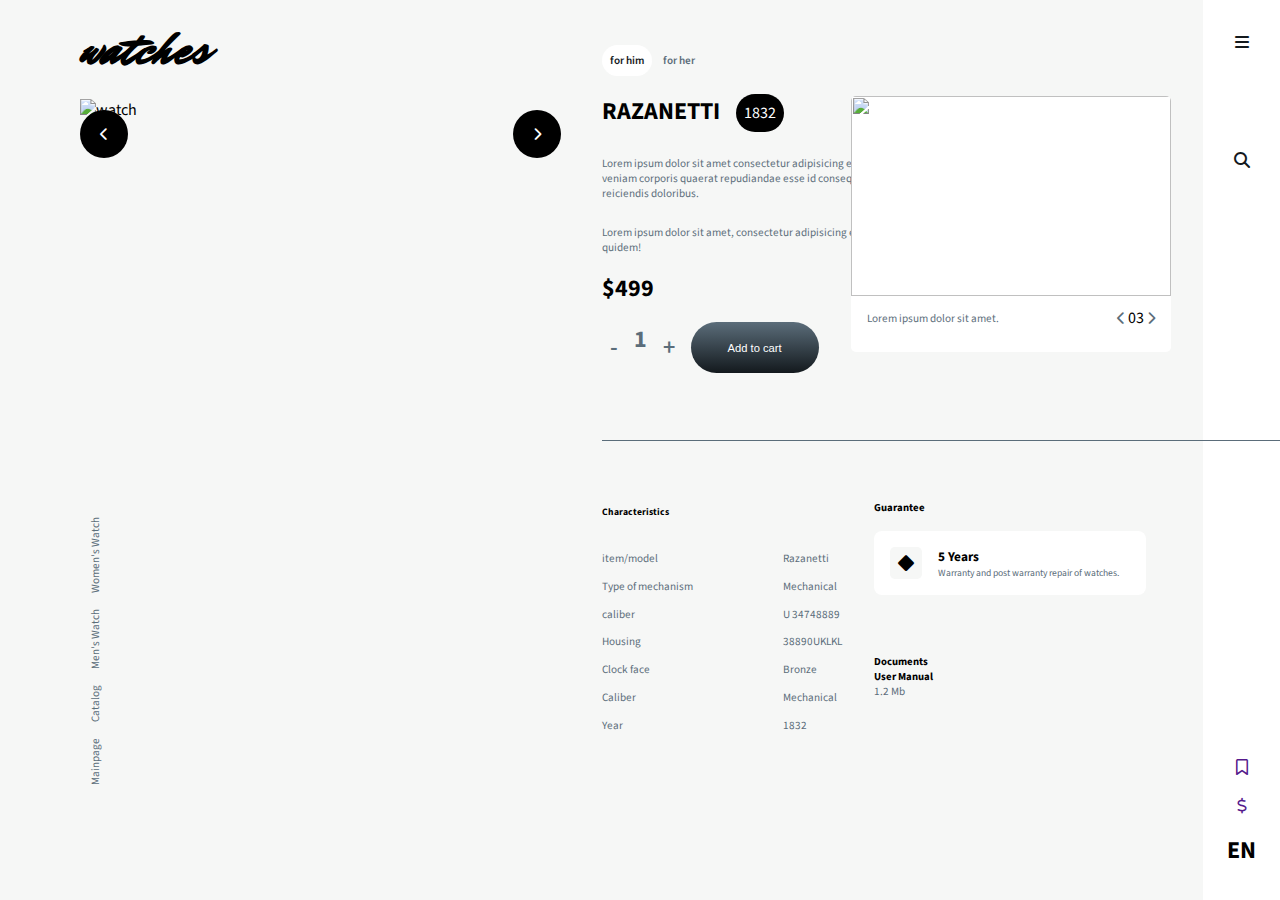
==== images/index.html @ 0caec1d6 "added first functionality" ====
<!DOCTYPE html>
<html lang="en">
<head>
    <meta charset="UTF-8">
    <meta http-equiv="X-UA-Compatible" content="IE=edge">
    <meta name="viewport" content="width=device-width, initial-scale=1.0">
    <link rel="stylesheet" href="https://cdnjs.cloudflare.com/ajax/libs/font-awesome/6.4.0/css/all.min.css" />
    <title>watches R'US</title>
    <link rel="stylesheet" href="style.css">
</head>
<body>
    <div class="container">
        <div class="container_left">
            <div class="logo">
                <header>
                    <h2>watches</h2>
                </header>
            </div>
            <div class="img-slider">
                <div class="btns-up-down">
                    <button class="left" onclick="show_image(-1)">
                    <i class="fas fa-chevron-left"></i>
                </button>
                <button class="right" onclick="show_image(1)">
                    <i class="fas fa-chevron-right"></i>
                </button>
                </div>
                
                <img src="./images/pexels-rotate-watches-5895645-removebg-preview.png" alt="watch" class="image">
                <img src="./images/pexels-rotate-watches-5895646-removebg-preview.png" alt="watch" class="image">
            </div>
            <div class="mini-menu">
                <ul class="first-ul">
                    <li><a href="">Mainpage</a></li>
                    <li><a href="">Catalog</a></li>
                    <li><a href="">Men's Watch</a></li>
                    <li><a href="">Women's Watch</a></li>
                </ul>
            </div>
        </div>
        <div class="container-right">
            <div class="one-side">
                <a href="">for him</a>
            <a href="">for her</a>
            <div class="title">
                <h2 id="title">RAZANETTI</h2>
                <aside id="year">1832</aside>
            </div>
            <article class="class-1 p"> <p> Lorem ipsum dolor sit amet consectetur adipisicing elit. Distinctio veniam corporis quaerat repudiandae esse id consequatur sit ex reiciendis doloribus.</p></article>
            <article class="class-2 p">
                <p>Lorem ipsum dolor sit amet, consectetur adipisicing elit. Aliquid, quidem!</p>
            </article>
            <div class="price">
                <h2>$499</h2>
            </div>
            <div class="price-selector">
                <a>-</a>
                <div class="amount">
                    <h2>1</h2>
                </div>
                <a>+</a>
                <button>Add to cart</button>
            </div>
            
            </div>
            <div class="second-side">
                <img src="./images/pexels-tyler-sherrington-12686499.jpg" alt="" width="320px" height="200px">
                <article class="article-info">
                    <p>Lorem ipsum dolor sit amet.</p>
                    <div class="counter-section">
                        <button><i class="fas fa-chevron-left"></i></button>
                        <span>03</span>
                        <button><i class="fas fa-chevron-right"></i></button>
                    </div>
                </article>
            </div> 
            <hr>

        <div class="bottom-right">
            <div class="container-bottom-right">
                    <header><h6>Characteristics</h6> </header>
                <div class="left-side-bottom">
                   
                    <div class="info-about-watch">
                    
                        <p>item/model</p>
                        <p>Type of mechanism</p>
                        <p>caliber</p>
                        <p>Housing</p>
                        <p>Clock face</p>
                        <p>Caliber</p>
                        <p>Year</p>
                    </div>
                    <div class="info-answer">
                       <p>Razanetti</p> 
                      <p>Mechanical</p> 
                      <p>U 34748889</p>
                      <p>38890UKLKL</p>
                      <p>Bronze</p>
                        <p>Mechanical</p> 
                        <p>1832</p>
                    </div>
                    
                   

                </div>
               
            </div>
            <div class="right-side-bottom">
                <header><h6>Guarantee</h6></header>
                <div class="top">
                    <div class="icon-bottom">
                        <i class="fa fa-diamond" aria-hidden="true"></i> 
                    </div>
                        <article><h5>5 Years</h5>
                        <p>Warranty and post warranty repair of watches.</p>
                        </article>
                   
                </div>
                <div class="bottom-end">
                    <header><h6>Documents</h6></header>
                    <div class="icon-bottom-2">

                    </div>
                    <article>
                        <h6>User Manual</h6>
                        <p>1.2 Mb</p>
                    </article>
                </div>

            </div>
        </div>
        </div>
        
        <nav>
            <ul class="ul-1">
                <li><a href=""><i class="we fas fa-bars"></i></a></li>
                <li><a href=""><i class=" we fa-thin fa-cart-shopping"></i></a></li>
                <li><a href=""><i class=" we fa-solid fa-magnifying-glass"></i></a></li>

            </ul>
            <ul class="ul-2">
                <li><a href=""><i class="fa-sharp fa-regular fa-bookmark"></i></a></li>
                <li><a href=""><i class="fa-regular fa-dollar-sign"></i></a></li>
                <li><h2>EN</h2></li>
            </ul>
        </nav>
    </div>
</body>
<script src="script.js"></script>
</html>
---- images/style.css ----
@import url('https://fonts.googleapis.com/css2?family=Source+Sans+Pro:wght@200;300;400;600;700;900&display=swap');
@import url('https://fonts.googleapis.com/css2?family=Mr+Dafoe&display=swap');
*{
    padding: 0;
    margin: 0;
    box-sizing: border-box;
}
body{
    background-color: #F6F7F6;
    font-family: 'Source Sans Pro', sans-serif;
    height: 100vh;
}
.container{
    width: 100%;
    height: 100vh;
    display: flex;
}
.container_left{
    width: 47%;
}
.container-right{
    width: 47%;
    position: relative;
}
nav{
    display: flex;
    flex-direction: column;
    justify-content: space-between;
    width: 6%;
    background-color: white;
}
.ul-1{
    display: flex;
    flex-direction: column;
    gap: 1rem;
    align-items: center;

}
.ul-1 li{
    list-style: none;
    padding-top: 2rem;
}
.ul-1 li a{
    text-decoration: none;
    color: #5B6D7A;
}


.logo{
    padding: 1rem 5rem;
}
.logo h2{
    font-family: 'Mr Dafoe', cursive;
    font-size: 3rem;
}
.img-slider{
    width: 80%;
    position: relative;
    margin-left: 5rem;
}
.left{
    position: absolute;
    left: 0;
    top: 50%;
    border-radius: 50%;
    border: none;
    background-color: black;
    width: 3rem;
    height: 3rem;
    cursor: pointer;
}
.right{
    position: absolute;
    right: 0;
    top: 50%;
    border-radius: 50%;
    border: none;
    background-color: black;
    width: 3rem;
    height: 3rem;
    cursor: pointer;
}
.fa-chevron-left, .fa-chevron-right{
    color: white;
}
.first-ul{
    display: flex;
    gap: 1rem;
    width: 100%;
   
}
.first-ul li{
    list-style: none;
}
.first-ul li a{
    text-decoration: none;
    font-size: .7rem;
    color: #5B6D7A;
}
ul li a:active{
    color: #1319D1;
}
.mini-menu{
    transform: rotate(270deg);
    position: absolute;
    left: -40px;
    top: 40rem;
}
.we{
    color: #13191D;
    font-size: 1rem;
}
.ul-2{
    padding-bottom: 2rem;
    display: flex;
    flex-direction: column;
    gap: 1rem;
    align-items: center;

}
.ul-2 li{
    list-style: none;
}
.one-side{
    padding-top: 3rem;
    width: 50%;
    height: 40%;
}
.one-side a{
    text-decoration: none;
    color: #13191D;
    padding: .5rem;
    background-color: white;
    border-radius: 2rem;
    font-weight: 600;
    font-size: .7rem;
   
}
.one-side a:nth-child(2){
    background-color: transparent;
    color: #5B6D7A;
}
.title{
    padding-top: 1.5rem;
    display: flex;
    gap: 1rem;
}
.title aside{
    padding: .5rem;
    background-color: black;
    color: white;
    border-radius: 5rem;
}
.container-right .p{
    width: 20rem;
    padding-top: 1.5rem;
}
.container-right article p{
    font-size: .7rem;
    color: #5B6D7A;
}
.class-2{
    padding-top: 1rem;
}
.price{
    padding: 1rem 0 ;
}
.price-selector{
    display: flex;
    gap: .5rem;
}
.price-selector a{
    border: none;
    background-color: transparent;
    color: #5B6D7A;
    font-size: 1.5rem;
    cursor: pointer;
}
.price-selector button{
    border: none;
    background: linear-gradient( #5B6D7A, #13191D);
    color: white;
    width: 8rem;
    border-radius: 2rem;
    font-size: .7rem;
    
}
.amount h2{
    color: #5B6D7A;
    font-size: 1.5rem;
}
hr{
    margin-top: 5rem;
    width: 45rem;
    background-color: #5B6D7A;
    border: none;
    height: 1px;
}
.second-side{
    width: 20rem;
    height: 16rem;
    position: absolute;
    top: 6rem;
    right: 0;
    margin-right: 2rem;
    background-color: white;
    border-radius: 5px ;
}
.second-side img{
    object-fit: cover;
    border-top-left-radius: 5px;
    border-top-right-radius: 5px;
}
.second-side .article-info {
    padding: 0;
    display: flex;
    align-items: center;
    height: 2rem;
    display: flex;
    justify-content: space-between;
}
.second-side .article-info p{
    padding-left: 1rem;
}
.counter-section{
    padding-right: 1rem;
}
.counter-section button{
    background-color: transparent;
    border: none;
}
.counter-section button i {
    color: #5B6D7A;
}
.counter-section button span{
    color: #5B6D7A;
}
.bottom-right{
    height: 50%;
    display: flex;
}
.container-bottom-right{
    height: 100%;
    padding: 4rem 0;
    font-size: .9rem;
    width: 40%;
}
.left-side-bottom{
    padding-top: 2rem;
    width: 100%;
    display: flex;
    justify-content: space-between;
}
.left-side-bottom p{
    font-size: .7rem;
    padding-bottom: .8rem;
    color: #5B6D7A;
}
.top{
    width: 17rem;
    background-color: white;
    border-radius: .5rem;
    height: 4rem;
    display: flex;
    padding: 1rem;
    margin-top: 1rem;
}
.icon-bottom{
    background-color: #F6F7F6;
    width: 2rem;
    height: 2rem;
    padding: .5rem;
    border-radius: .3rem;
    display: flex;
}
.top article{
   
    padding-left: 1rem;
}
.top article p{
    font-size: .6rem;
}
.right-side-bottom{
    display: flex;
    flex-direction: column;
    padding-left: 2rem ;
    
}
.right-side-bottom header{
    padding-top: 3.7rem;
    
}
.price-selector .cart-add{
    background-color: transparent;
}
.image{
    display: none;
}
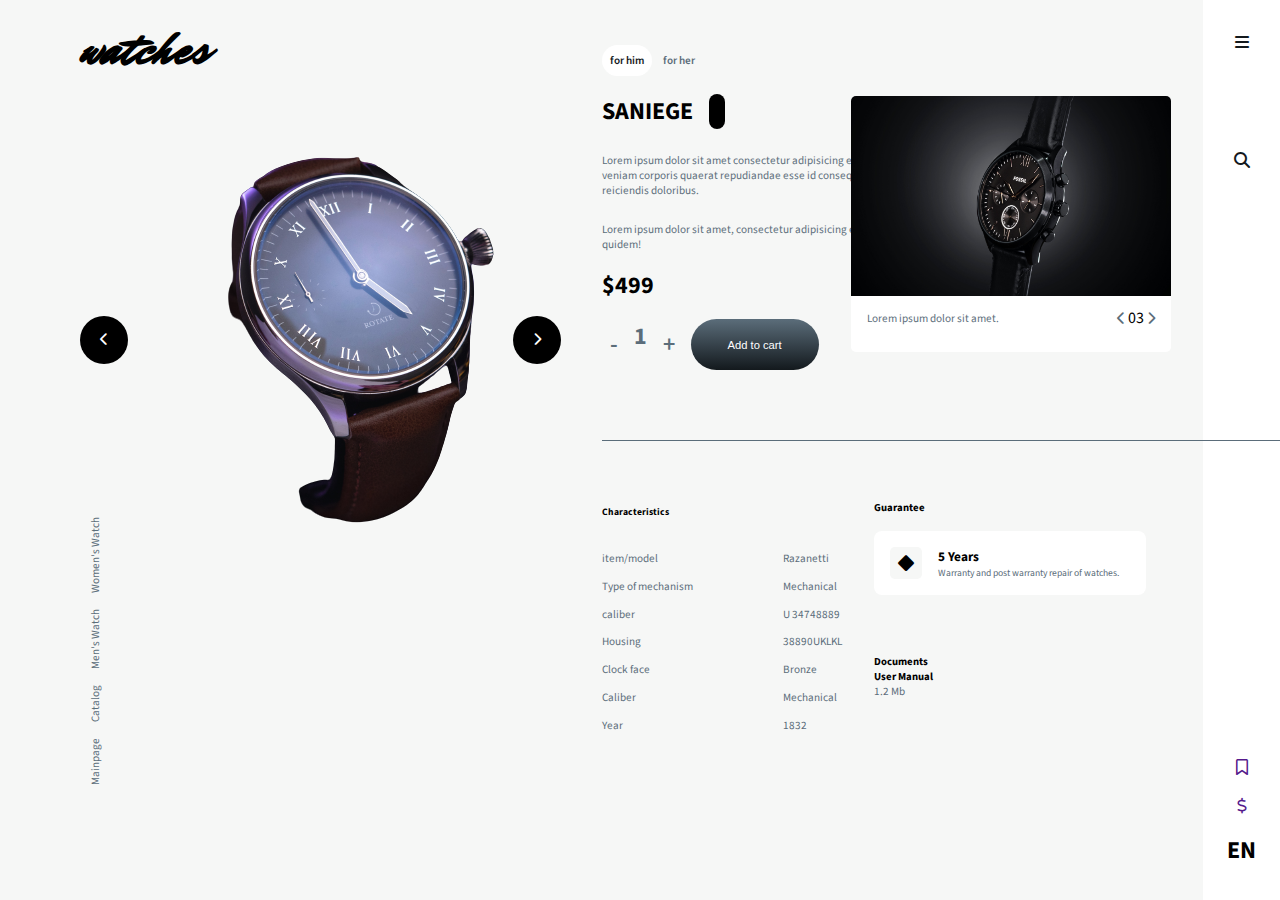
==== commit 03834c06: "added the title func,but no loop" ====
--- a/images/index.html
+++ b/images/index.html
@@ -26,8 +26,8 @@
                 </button>
                 </div>
                 
-                <img src="./images/pexels-rotate-watches-5895645-removebg-preview.png" alt="watch" class="image">
-                <img src="./images/pexels-rotate-watches-5895646-removebg-preview.png" alt="watch" class="image">
+                <img src="./pexels-rotate-watches-5895645-removebg-preview.png" alt="" class="image">
+                <img src="./pexels-rotate-watches-5895646-removebg-preview.png" alt="watch" class="image">
             </div>
             <div class="mini-menu">
                 <ul class="first-ul">
@@ -64,7 +64,7 @@
             
             </div>
             <div class="second-side">
-                <img src="./images/pexels-tyler-sherrington-12686499.jpg" alt="" width="320px" height="200px">
+                <img src="./pexels-tyler-sherrington-12686499.jpg" alt="" width="320px" height="200px">
                 <article class="article-info">
                     <p>Lorem ipsum dolor sit amet.</p>
                     <div class="counter-section">
--- a/images/style.css
+++ b/images/style.css
@@ -4,6 +4,9 @@
     padding: 0;
     margin: 0;
     box-sizing: border-box;
+}
+::-webkit-scrollbar{
+    display: none;
 }
 body{
     background-color: #F6F7F6;
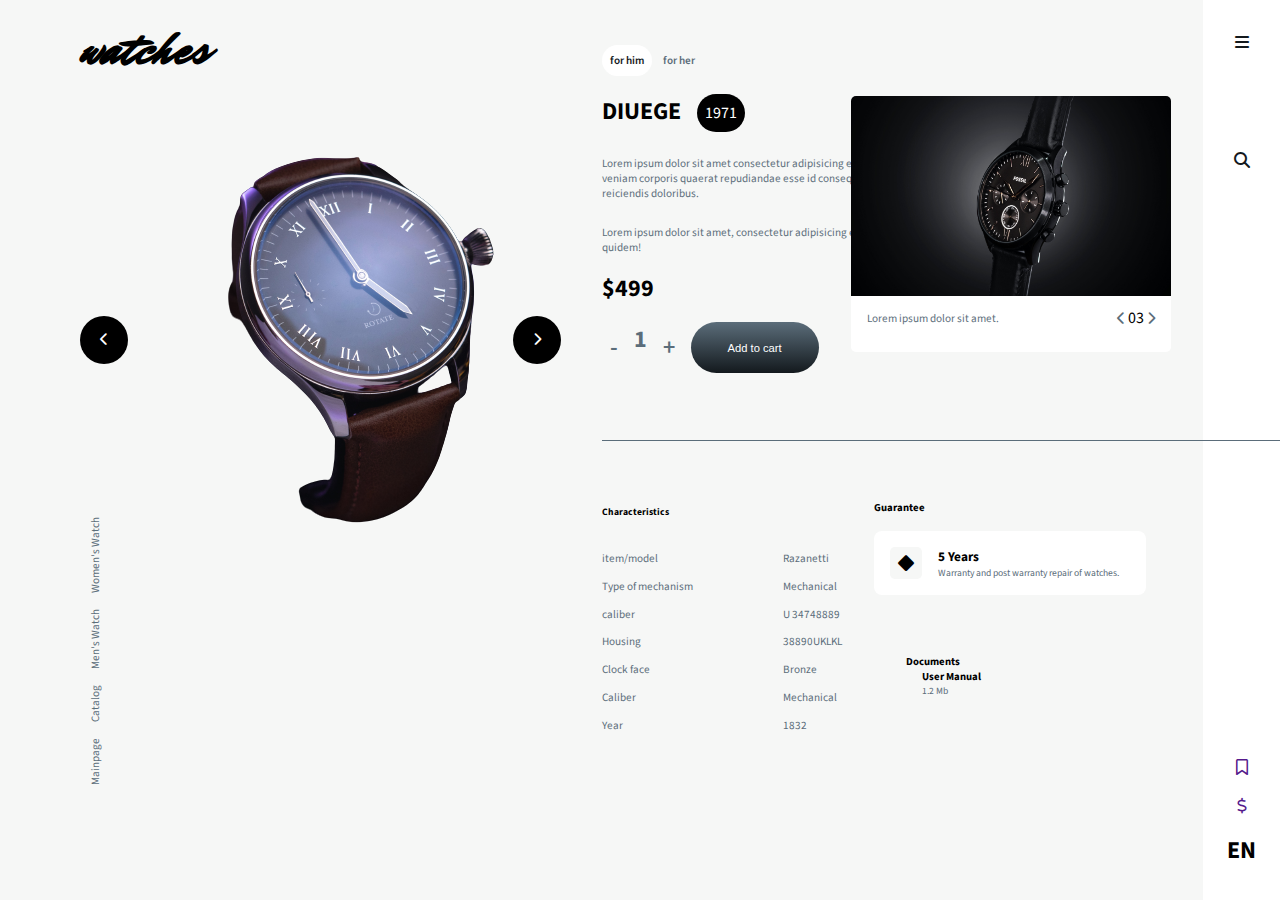
==== commit c1c62f2a: "added the price functionality" ====
--- a/images/index.html
+++ b/images/index.html
@@ -51,14 +51,14 @@
                 <p>Lorem ipsum dolor sit amet, consectetur adipisicing elit. Aliquid, quidem!</p>
             </article>
             <div class="price">
-                <h2>$499</h2>
+                <h2 id="price">$499</h2>
             </div>
             <div class="price-selector">
-                <a>-</a>
+                <a id="minus">-</a>
                 <div class="amount">
                     <h2>1</h2>
                 </div>
-                <a>+</a>
+                <a id="plus">+</a>
                 <button>Add to cart</button>
             </div>
             
--- a/images/style.css
+++ b/images/style.css
@@ -283,6 +283,19 @@
 .top article p{
     font-size: .6rem;
 }
+.bottom-end article{
+   
+    padding-left: 1rem;
+}
+.bottom-end article p{
+    font-size: .6rem;
+}
+.bottom-end{
+    display: flex;
+    flex-direction: column;
+    padding-left: 2rem ;
+    
+}
 .right-side-bottom{
     display: flex;
     flex-direction: column;
